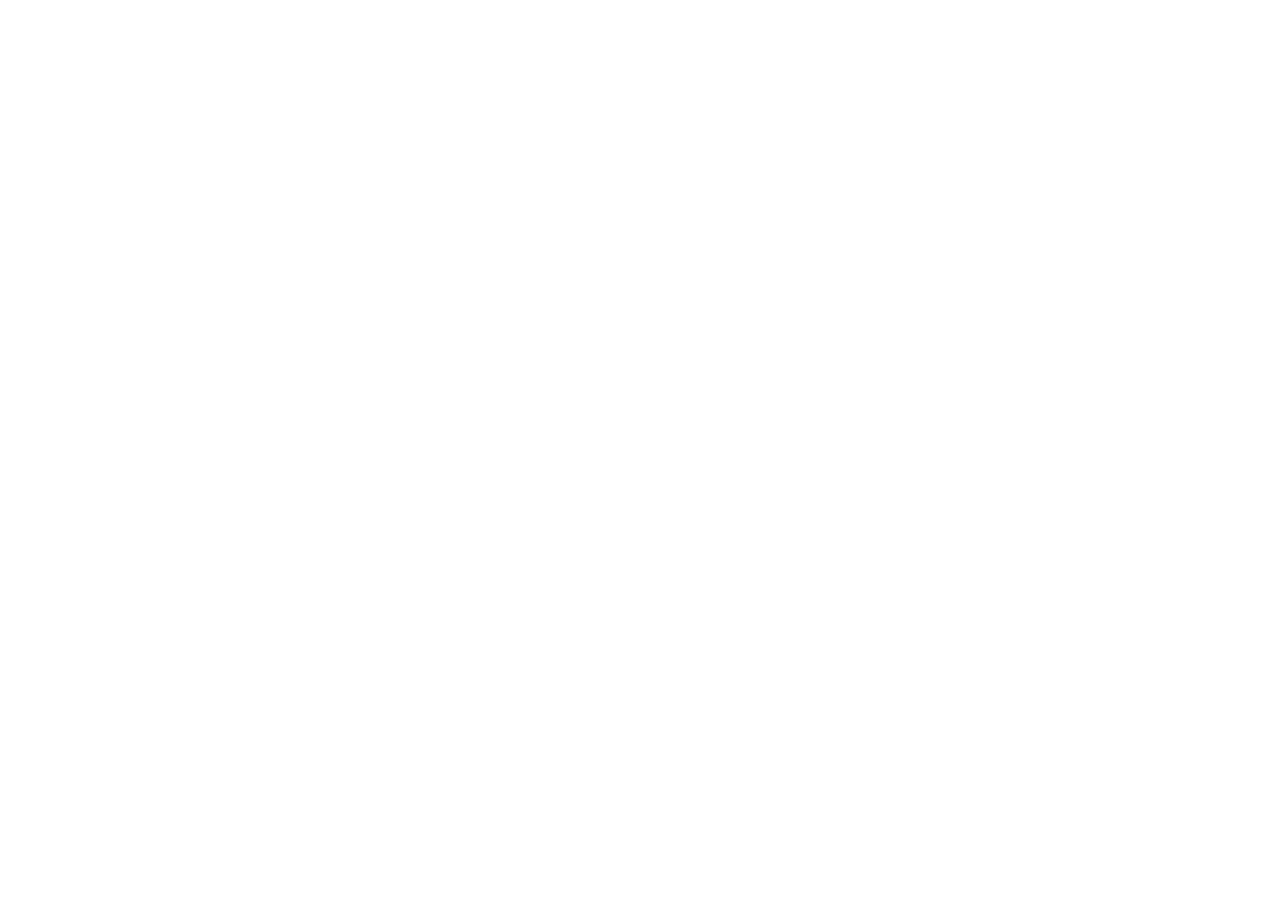
==== article.html @ 17d38e53 "creating the Page Grid" ====
<!DOCTYPE html>
<html lang="en">
  <head>
    <meta charset="UTF-8" />
    <meta name="viewport" content="width=device-width" />
    <title>About Us | CASUAL</title>
    <link rel="preconnect" href="https://fonts.googleapis.com" />
    <link rel="preconnect" href="https://fonts.gstatic.com" crossorigin />
    <link
      href="https://fonts.googleapis.com/css2?family=Josefin
+Sans:wght@400;700&display=swap"
      rel="stylesheet"
    />
    <link rel="stylesheet" href="style.css" />
  </head>
  <body class="pageGrid"></body>
</html>
---- style.css ----
@charset "UTF-8";

/* Base: font */
body {
  font-family: "Josefin Sans", sans-serif;
}

/* Base: space */
* {
  margin: 0;
  padding: 0;
}

/* Base: list */
ul {
  list-style: none;
}

/* Base: link */
a {
  color: inherit;
  text-decoration: none;
}

/* Base: image */
img {
  max-width: 100%;
  height: auto;
  vertical-align: bottom;
}

/* Page Grid */
.pageGrid {
  display: grid;
  grid-template-columns: 72px auto 72px;
  grid-template-rows: 72px auto auto;
}
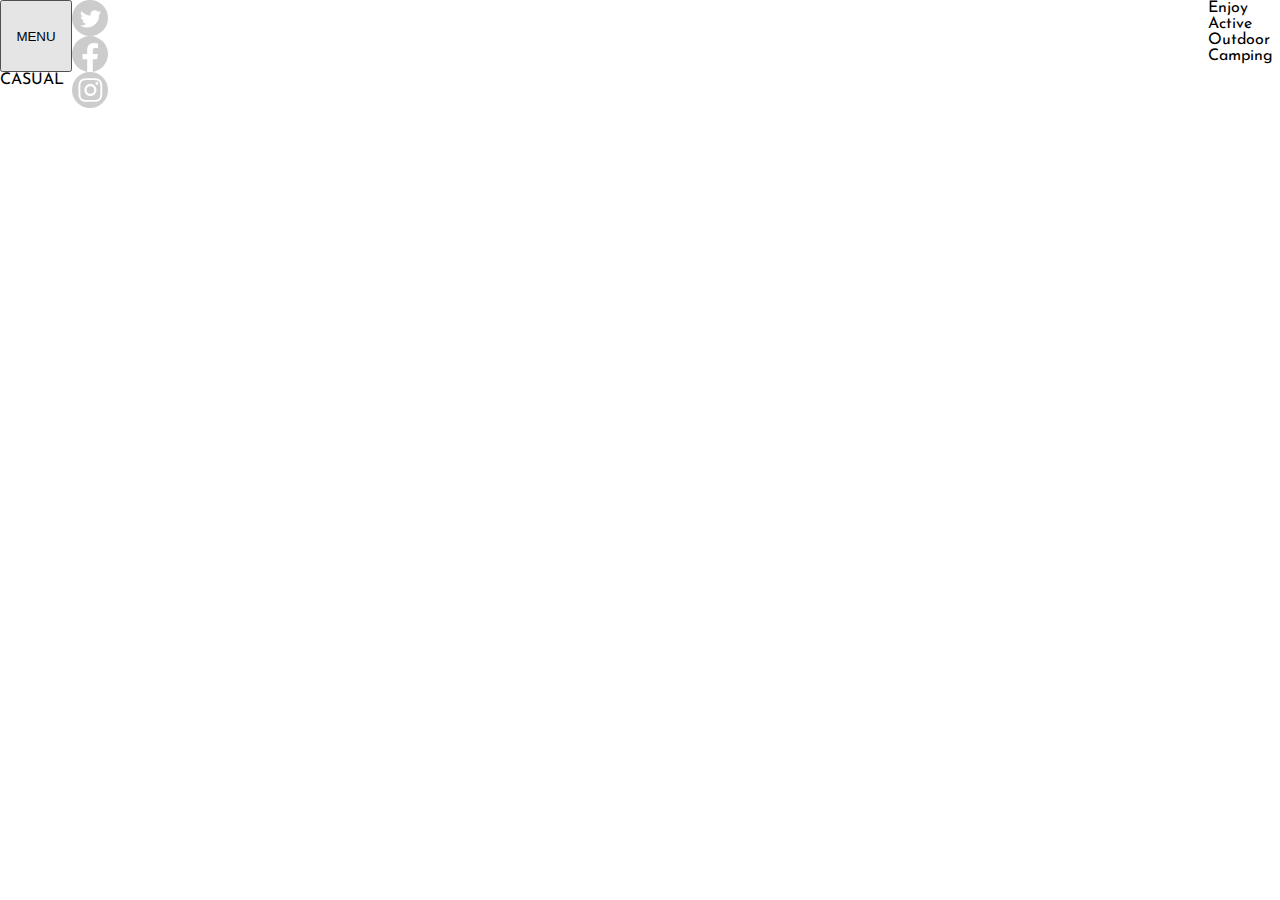
==== commit 969bba2d: "adding the common parts" ====
--- a/article.html
+++ b/article.html
@@ -13,5 +13,31 @@
     />
     <link rel="stylesheet" href="style.css" />
   </head>
-  <body class="pageGrid"></body>
+  <body class="pageGrid">
+    <button class="nav-button">
+      <span class="sr-only">MENU</span>
+    </button>
+
+    <ul class="sns">
+      <li>
+        <a href="#">
+          <img src="img/logo-twitter.svg" alt="Twitter" />
+        </a>
+      </li>
+      <li>
+        <a href="#">
+          <img src="img/logo-facebook.svg" alt="Facebook" />
+        </a>
+      </li>
+      <li>
+        <a href="#">
+          <img src="img/logo-instagram.svg" alt="Instagram" />
+        </a>
+      </li>
+    </ul>
+
+    <div class="decor">Enjoy Active Outdoor Camping</div>
+
+    <footer class="footer">CASUAL</footer>
+  </body>
 </html>
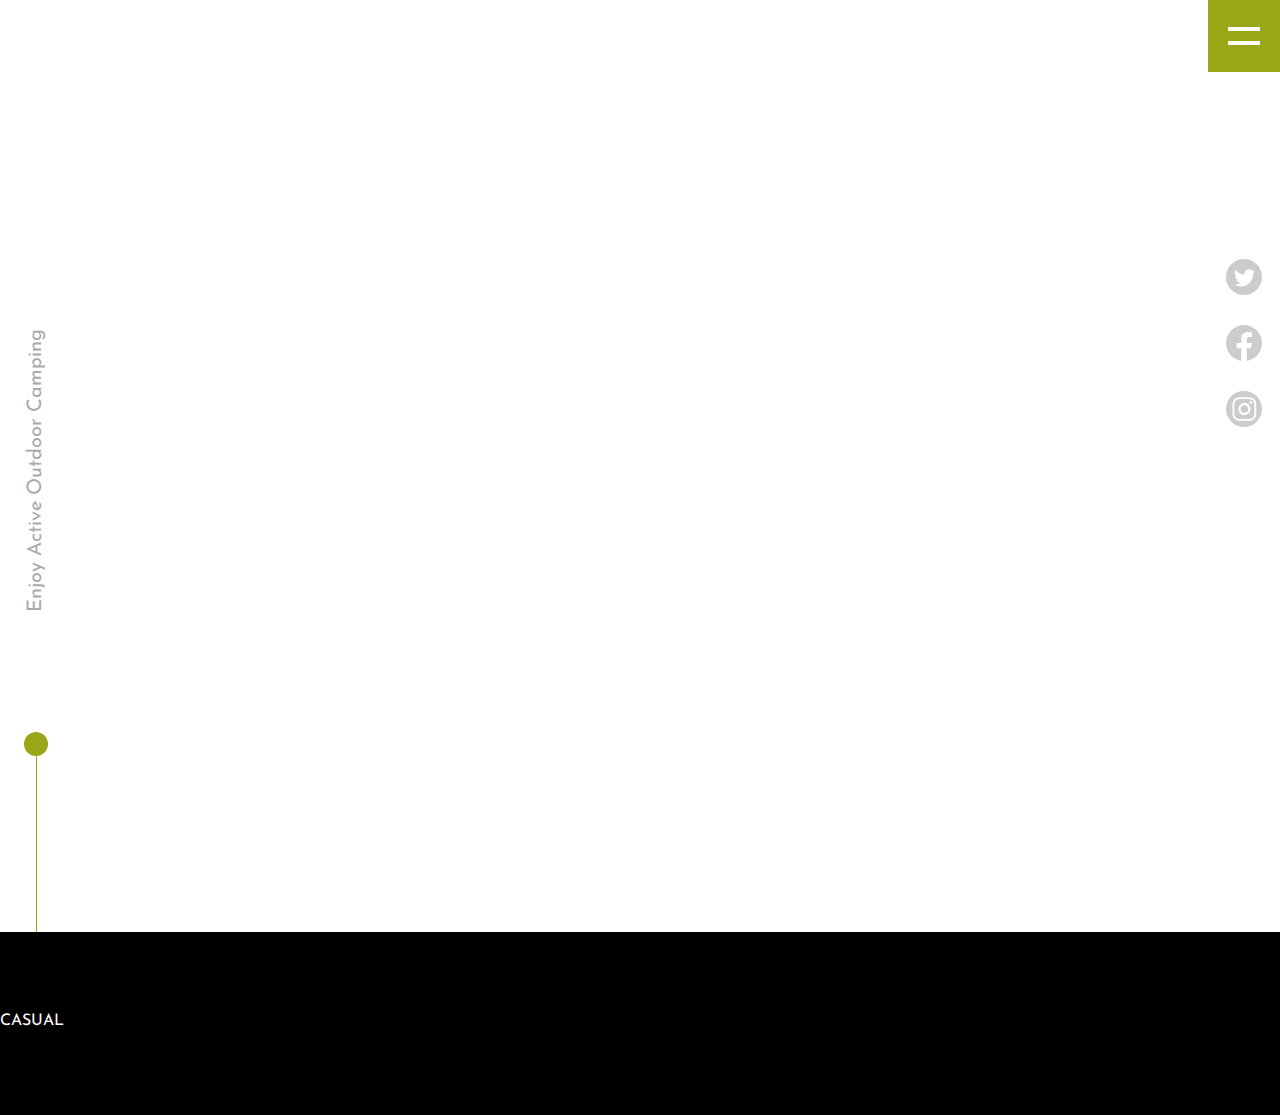
==== commit 54537f75: "placing the main content" ====
--- a/article.html
+++ b/article.html
@@ -14,6 +14,8 @@
     <link rel="stylesheet" href="style.css" />
   </head>
   <body class="pageGrid">
+    <main></main>
+
     <button class="nav-button">
       <span class="sr-only">MENU</span>
     </button>
--- a/style.css
+++ b/style.css
@@ -29,9 +29,196 @@
   vertical-align: bottom;
 }
 
+/* Base: screen reader only */
+.sr-only {
+  border: 0;
+  clip: rect(0 0 0 0);
+  height: 1px;
+  margin: -1px;
+  overflow: hidden;
+  padding: 0;
+  position: absolute;
+  width: 1px;
+}
+
 /* Page Grid */
 .pageGrid {
   display: grid;
   grid-template-columns: 72px auto 72px;
   grid-template-rows: 72px auto auto;
 }
+
+/* Parts Grid */
+.partsGrid {
+  display: grid;
+  grid-template-columns: 20px auto 20px;
+}
+
+.partsGrid > *,
+.partsGrid::before,
+.partsGrid::after {
+  grid-column: 2;
+}
+
+@media (min-width: 768px) {
+  .partsGrid {
+    grid-template-columns: minmax(72px, 1fr) minmax(auto, 1074px) minmax(
+        72px,
+        1fr
+      );
+  }
+}
+
+/* Navigation button */
+.nav-button {
+  grid-column: 3;
+  grid-row: 1;
+  padding: 0;
+  outline: none;
+  border: none;
+  background-color: #98a718;
+  cursor: pointer;
+  z-index: 200;
+}
+
+/* Navigation button's white line */
+.nav-button {
+  display: grid;
+  place-content: center;
+}
+
+.nav-button::before,
+.nav-button::after {
+  content: "";
+  display: block;
+  margin: auto;
+  width: 32px;
+  height: 4px;
+  background-color: #ffffff;
+  transition: transform 0.5s;
+}
+
+.nav-button::before {
+  transform: translateY(-5px);
+}
+
+.nav-button::after {
+  transform: translateY(5px);
+}
+
+/* SNS menu */
+.sns {
+  grid-column: 3;
+  grid-row: 2;
+  justify-self: end;
+  align-self: start;
+  margin-top: 187px;
+  margin-right: 10px;
+  display: grid;
+  gap: 30px;
+  z-index: 10;
+}
+
+@media (min-width: 768px) {
+  .sns {
+    justify-self: center;
+    margin-right: 0;
+  }
+}
+
+/* Vertical text */
+.decor {
+  grid-column: 1;
+  grid-row: 2;
+  justify-self: start;
+  align-self: start;
+  margin-top: 257px;
+  margin-left: 10px;
+  color: #aaaaaa;
+  font-size: 20px;
+  writing-mode: vertical-rl;
+  transform: rotate(180deg);
+  z-index: 10;
+}
+
+@media (min-width: 768px) {
+  .decor {
+    justify-self: center;
+    margin-left: 0;
+  }
+}
+
+/* Decorative line */
+@media (min-width: 768px) {
+  .pageGrid::before,
+  .pageGrid::after {
+    content: "";
+    display: block;
+    background-color: #98a718;
+    grid-column: 1;
+    grid-row: 2;
+    justify-self: center;
+    margin-top: 660px;
+    z-index: 10;
+  }
+
+  .pageGrid::before {
+    width: 24px;
+    height: 24px;
+    border-radius: 50%;
+  }
+
+  .pageGrid::after {
+    width: 1px;
+    min-height: 200px;
+  }
+}
+
+/* Footer */
+.footer {
+  grid-column: 1 / -1;
+  grid-row: 3;
+  background-color: #000000;
+  color: #ffffff;
+  padding: 81px 0 86px;
+}
+
+.footer > * {
+  grid-row: 1;
+}
+
+.footer .site {
+  margin-bottom: 33px;
+  font-size: 37px;
+  font-weight: bold;
+}
+
+.footer .address {
+  font-size: 14px;
+  line-height: 1.3;
+}
+
+.footer .chat {
+  justify-self: end;
+  margin-top: -100px;
+  color: #98a718;
+  font-size: 16px;
+  font-weight: bold;
+  text-align: center;
+}
+
+.footer .chat img {
+  padding-bottom: 7px;
+}
+
+@media (min-width: 768px) {
+  .footer .chat {
+    margin-top: 0;
+  }
+}
+
+/* Main content */
+main {
+  grid-column: 1 / -1;
+  grid-row: 2;
+}
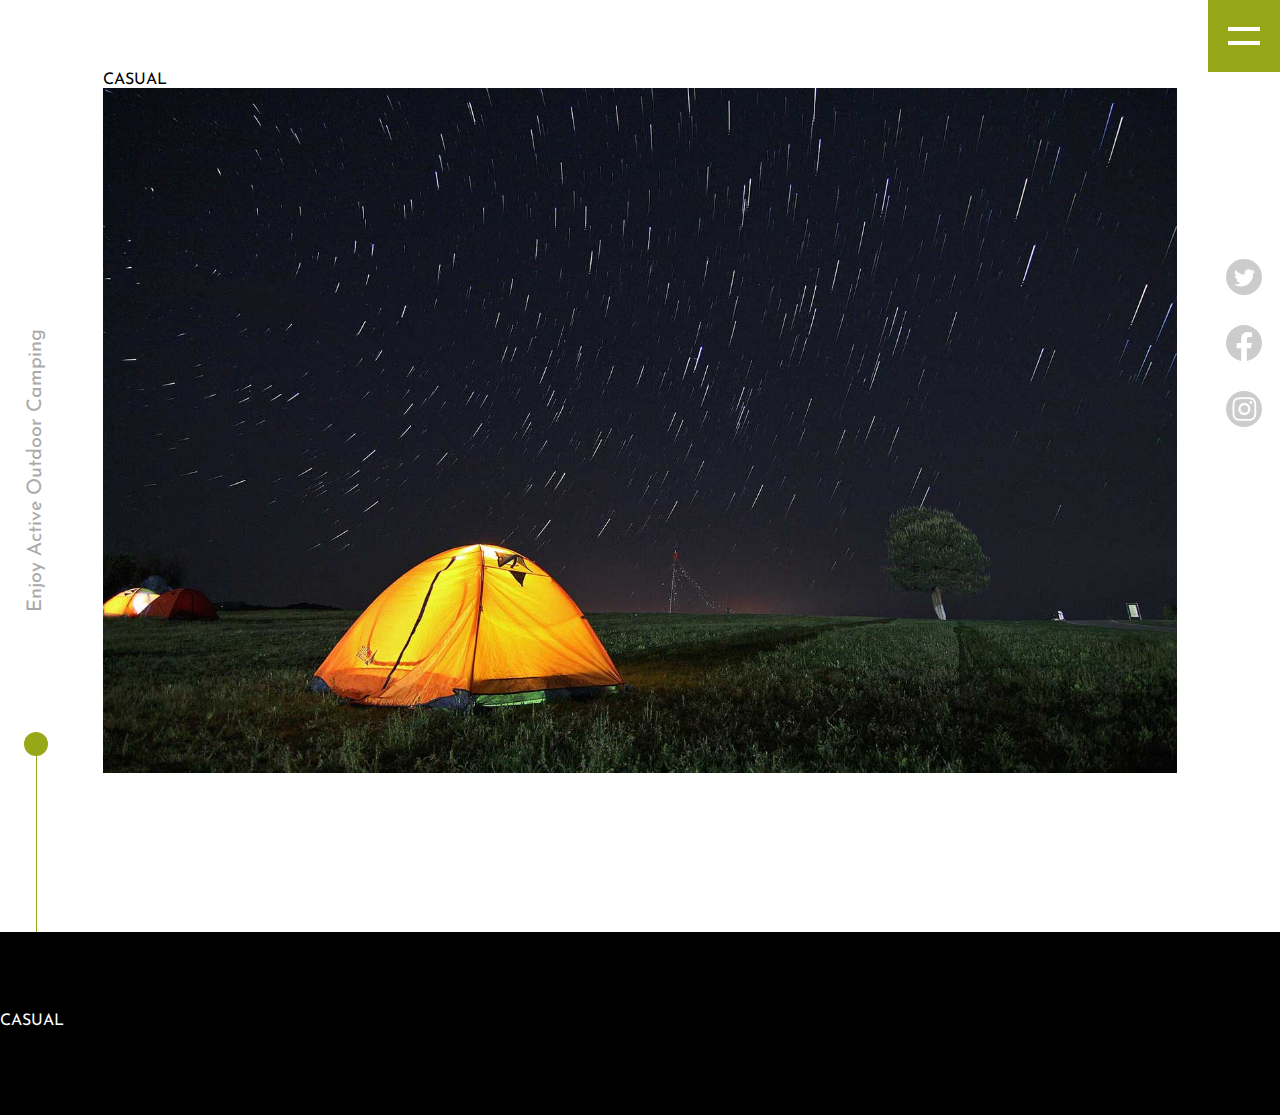
==== commit ba2f979b: "adding the header image" ====
--- a/article.html
+++ b/article.html
@@ -14,7 +14,14 @@
     <link rel="stylesheet" href="style.css" />
   </head>
   <body class="pageGrid">
-    <main></main>
+    <main>
+      <div class="headimg partsGrid">
+        <div class="site">CASUAL</div>
+        <figure>
+          <img src="img/tent-orange.jpg" alt="" />
+        </figure>
+      </div>
+    </main>
 
     <button class="nav-button">
       <span class="sr-only">MENU</span>
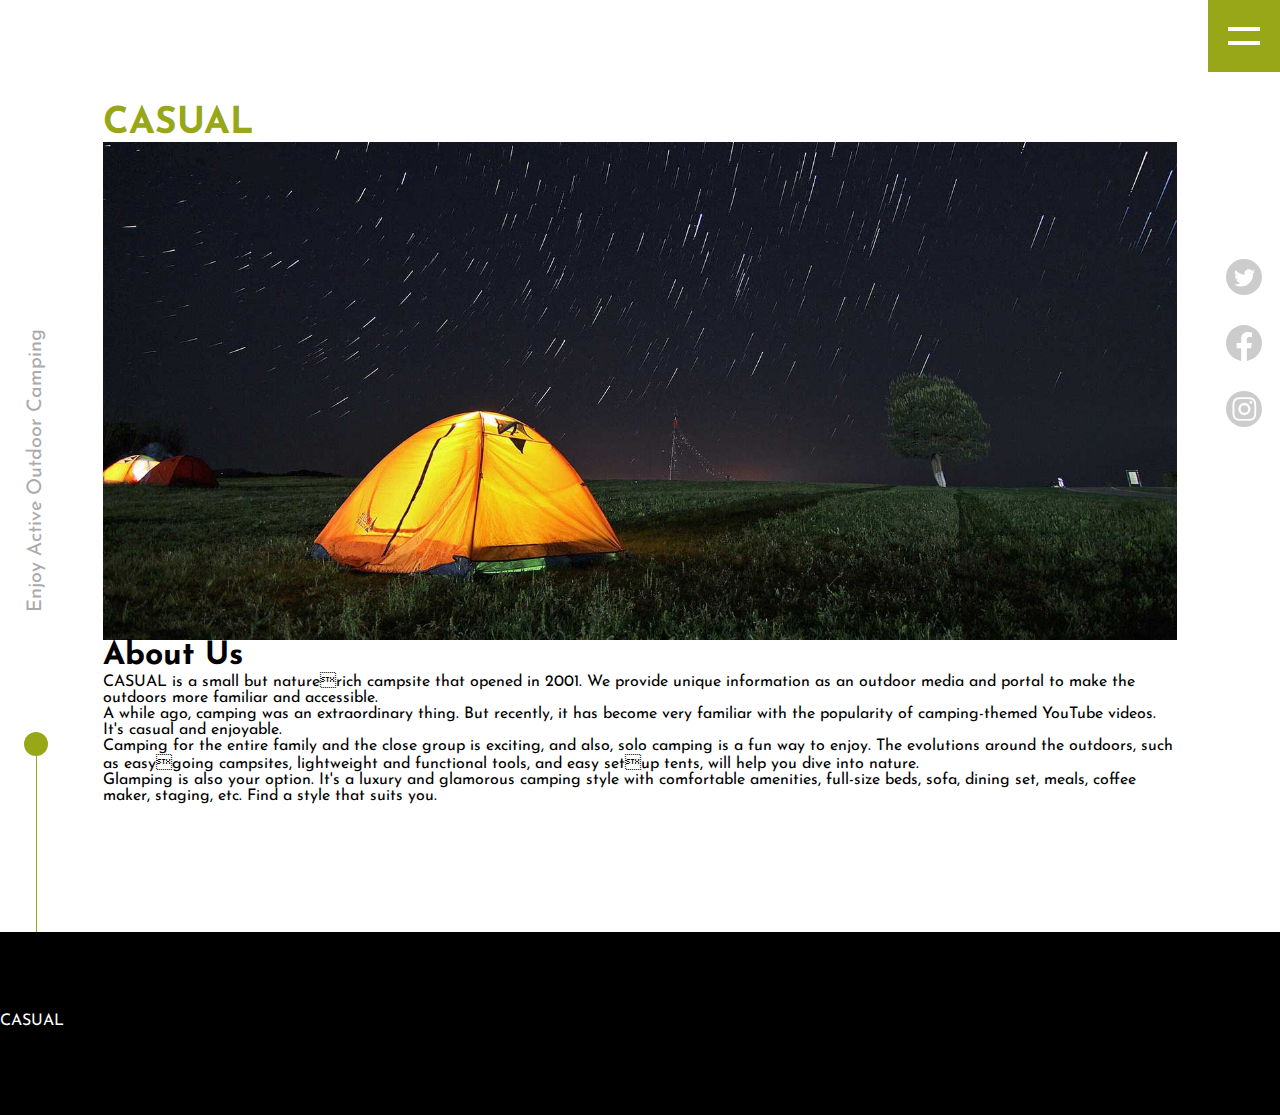
==== commit 4c571ab8: "adding the article" ====
--- a/article.html
+++ b/article.html
@@ -21,6 +21,31 @@
           <img src="img/tent-orange.jpg" alt="" />
         </figure>
       </div>
+
+      <article class="article partsGrid">
+        <h1>About Us</h1>
+        <p>
+          CASUAL is a small but naturerich campsite that opened in 2001. We
+          provide unique information as an outdoor media and portal to make the
+          outdoors more familiar and accessible.
+        </p>
+        <p>
+          A while ago, camping was an extraordinary thing. But recently, it has
+          become very familiar with the popularity of camping-themed YouTube
+          videos. It's casual and enjoyable.
+        </p>
+        <p>
+          Camping for the entire family and the close group is exciting, and
+          also, solo camping is a fun way to enjoy. The evolutions around the
+          outdoors, such as easygoing campsites, lightweight and functional
+          tools, and easy setup tents, will help you dive into nature.
+        </p>
+        <p>
+          Glamping is also your option. It's a luxury and glamorous camping
+          style with comfortable amenities, full-size beds, sofa, dining set,
+          meals, coffee maker, staging, etc. Find a style that suits you.
+        </p>
+      </article>
     </main>
 
     <button class="nav-button">
--- a/style.css
+++ b/style.css
@@ -222,3 +222,31 @@
   grid-column: 1 / -1;
   grid-row: 2;
 }
+
+/* Header image */
+.headimg .site {
+  margin-top: 33px;
+  color: #98a718;
+  font-size: 37px;
+  font-weight: bold;
+}
+
+.headimg figure {
+  grid-column: 1 / -1;
+}
+
+.headimg img {
+  width: 100%;
+  height: 498px;
+  object-fit: cover;
+}
+
+@media (min-width: 768px) {
+  .headimg figure {
+    grid-column: 2;
+  }
+
+  .headimg img {
+    object-position: center bottom;
+  }
+}
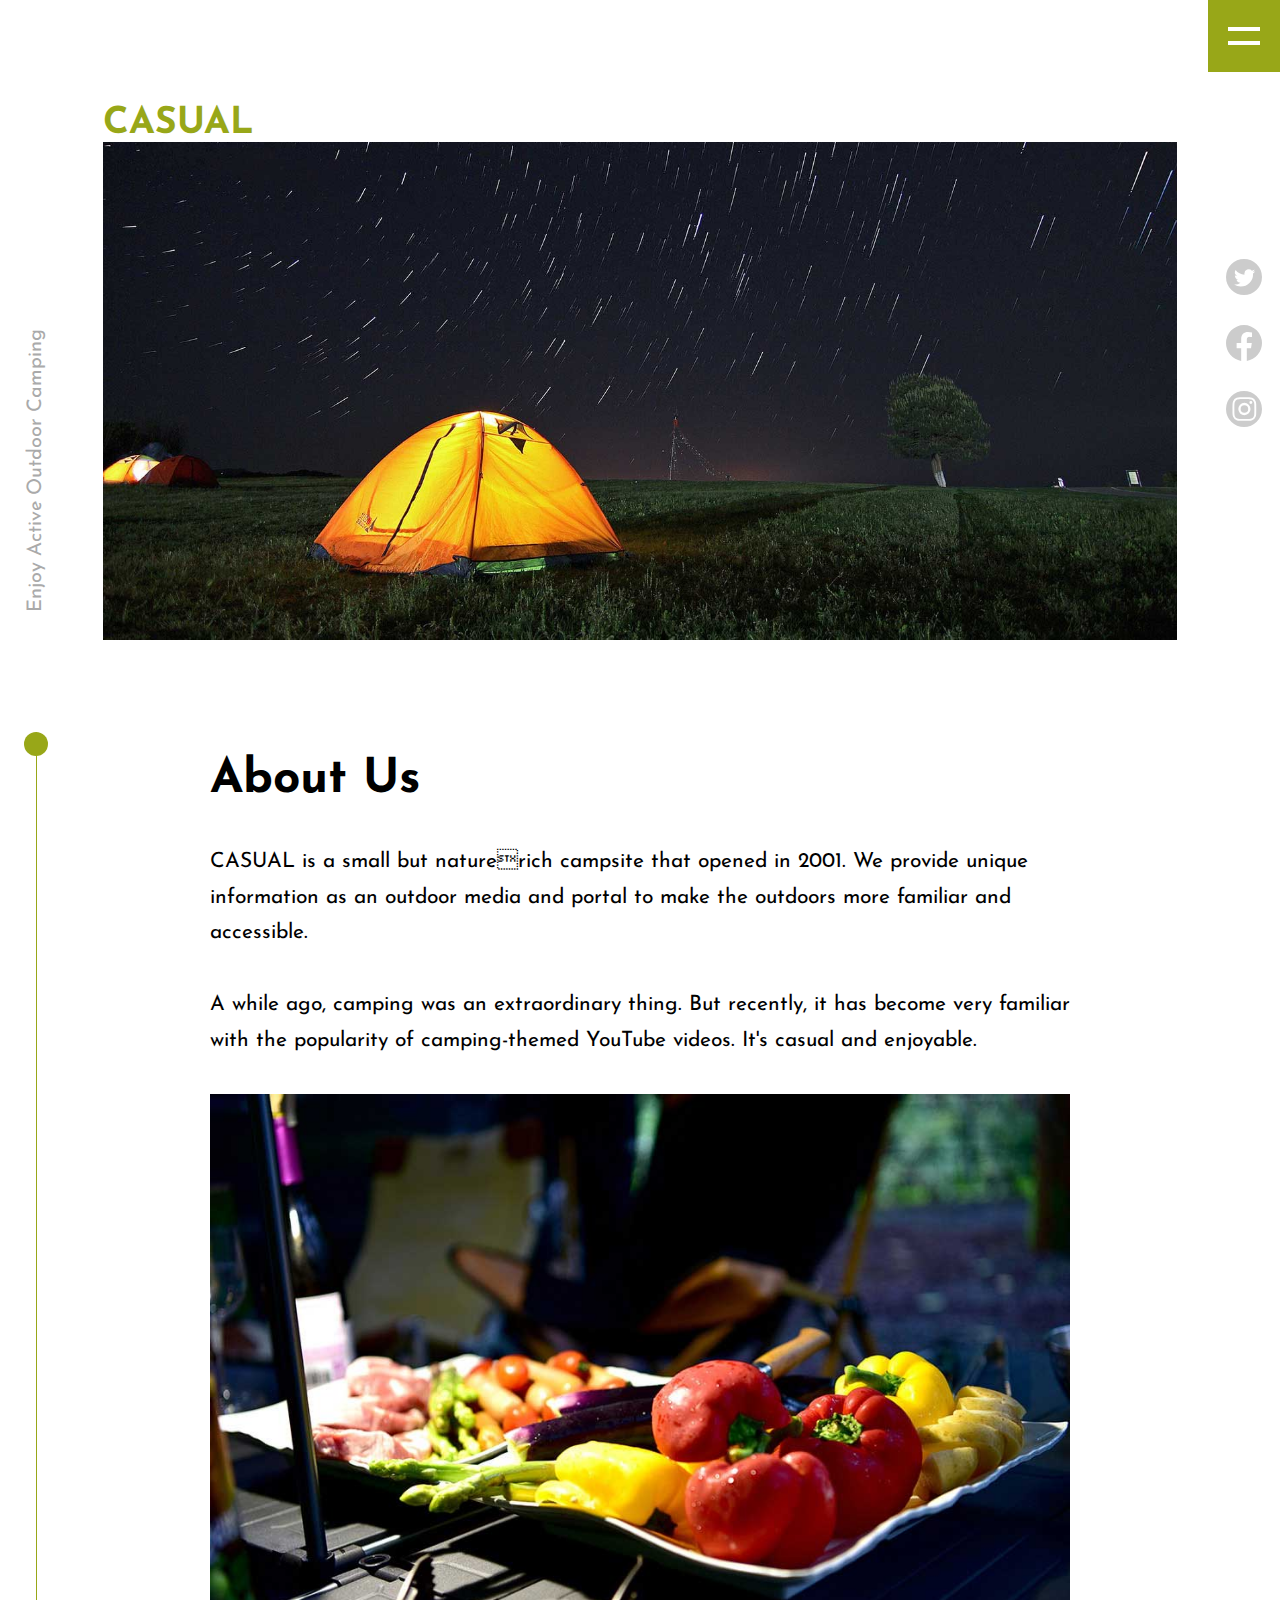
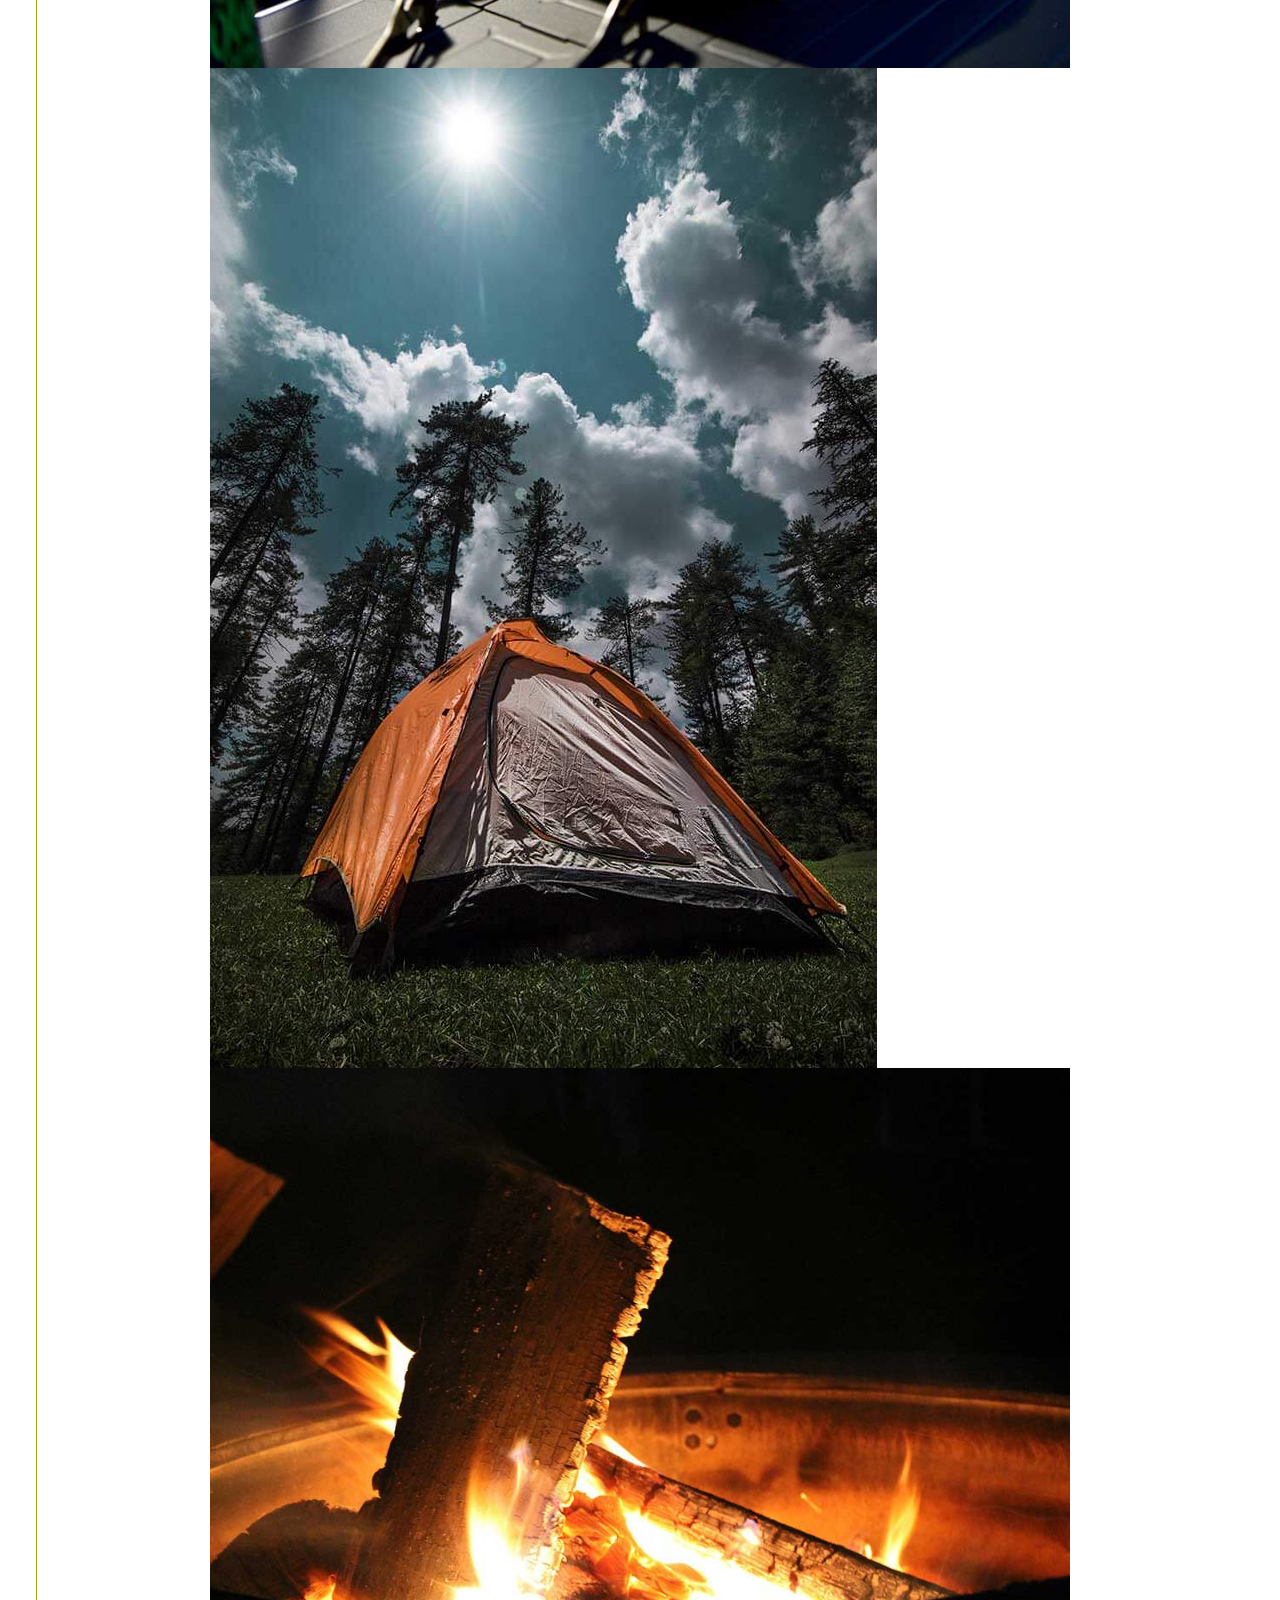
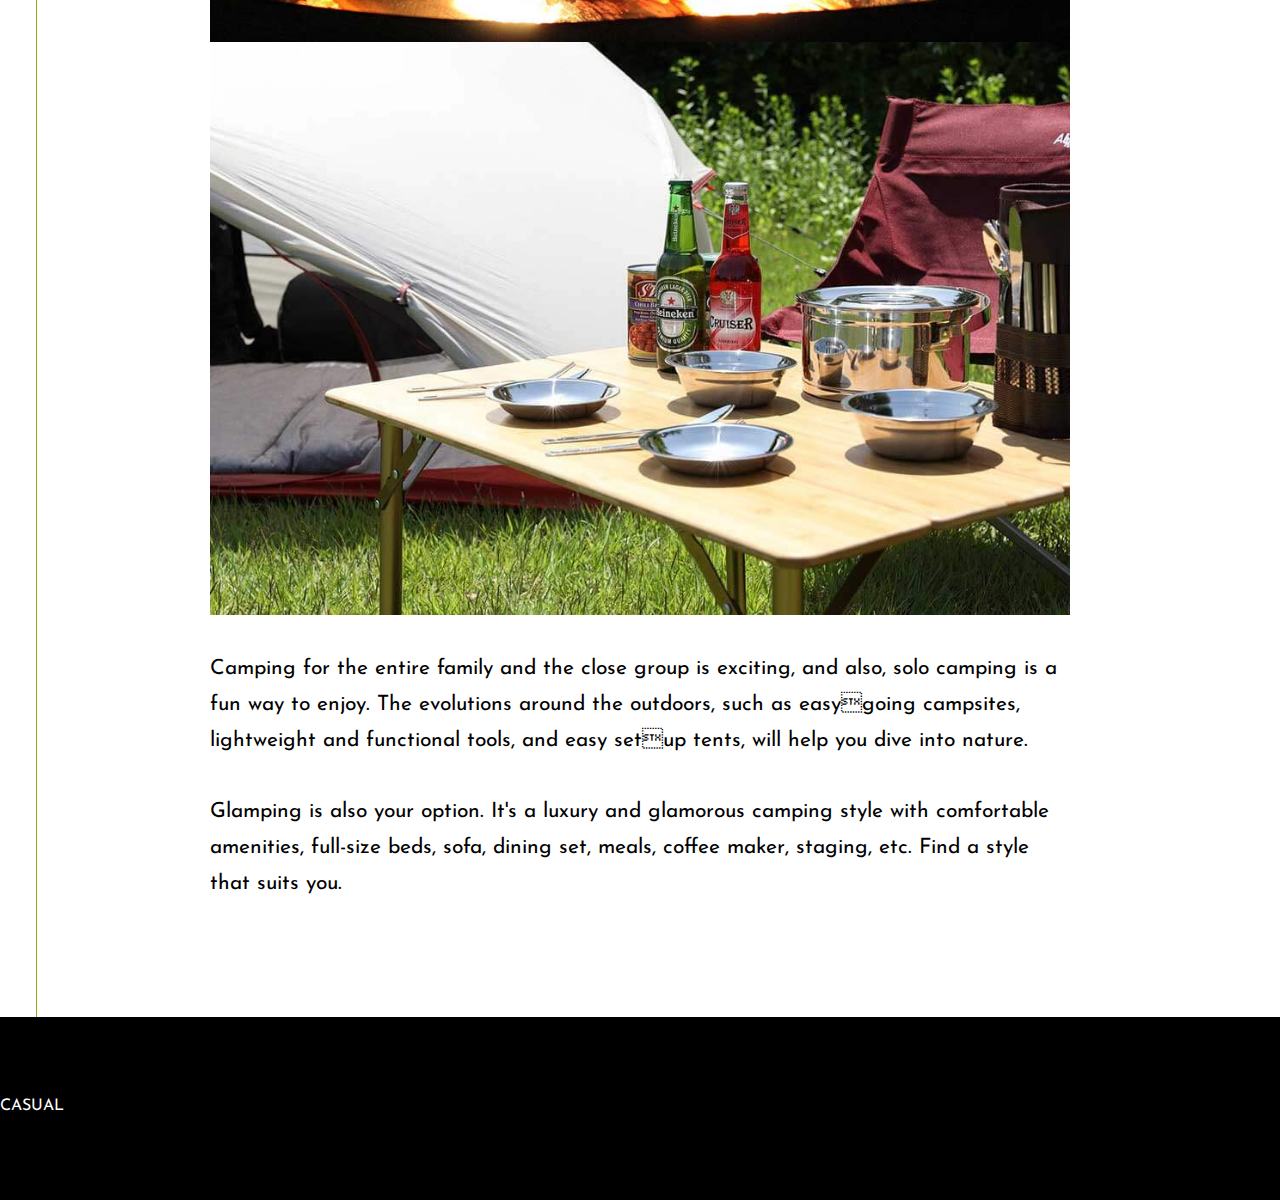
==== commit 0bebddec: "adding photos" ====
--- a/article.html
+++ b/article.html
@@ -34,6 +34,15 @@
           become very familiar with the popularity of camping-themed YouTube
           videos. It's casual and enjoyable.
         </p>
+
+        <div class="gallery">
+          <figure class="photoA"><img src="img/camp-food.jpg" alt="" /></figure>
+          <figure class="photoB"><img src="img/camp-sky.jpg" alt="" /></figure>
+          <figure class="photoC"><img src="img/camp-fire.jpg" alt="" /></figure>
+          <figure class="photoD">
+            <img src="img/camp-table.jpg" alt="" />
+          </figure>
+        </div>
         <p>
           Camping for the entire family and the close group is exciting, and
           also, solo camping is a fun way to enjoy. The evolutions around the
--- a/style.css
+++ b/style.css
@@ -63,6 +63,12 @@
 @media (min-width: 768px) {
   .partsGrid {
     grid-template-columns: minmax(72px, 1fr) minmax(auto, 1074px) minmax(
+        72px,
+        1fr
+      );
+  }
+  .article.partsGrid {
+    grid-template-columns: minmax(72px, 1fr) minmax(auto, 860px) minmax(
         72px,
         1fr
       );
@@ -250,3 +256,36 @@
     object-position: center bottom;
   }
 }
+
+/* Article */
+.article {
+  padding: 65px 0 105px;
+  row-gap: 28px;
+}
+
+.article h1 {
+  font-size: 32px;
+  font-weight: bold;
+  margin-bottom: 14px;
+}
+
+.article p {
+  font-size: 17px;
+  line-height: 1.65;
+}
+
+@media (min-width: 768px) {
+  .article {
+    padding: 116px 0;
+    row-gap: 36px;
+  }
+
+  .article h1 {
+    font-size: 48px;
+    margin-bottom: 4px;
+  }
+  .article p {
+    font-size: 21px;
+    line-height: 1.7;
+  }
+}
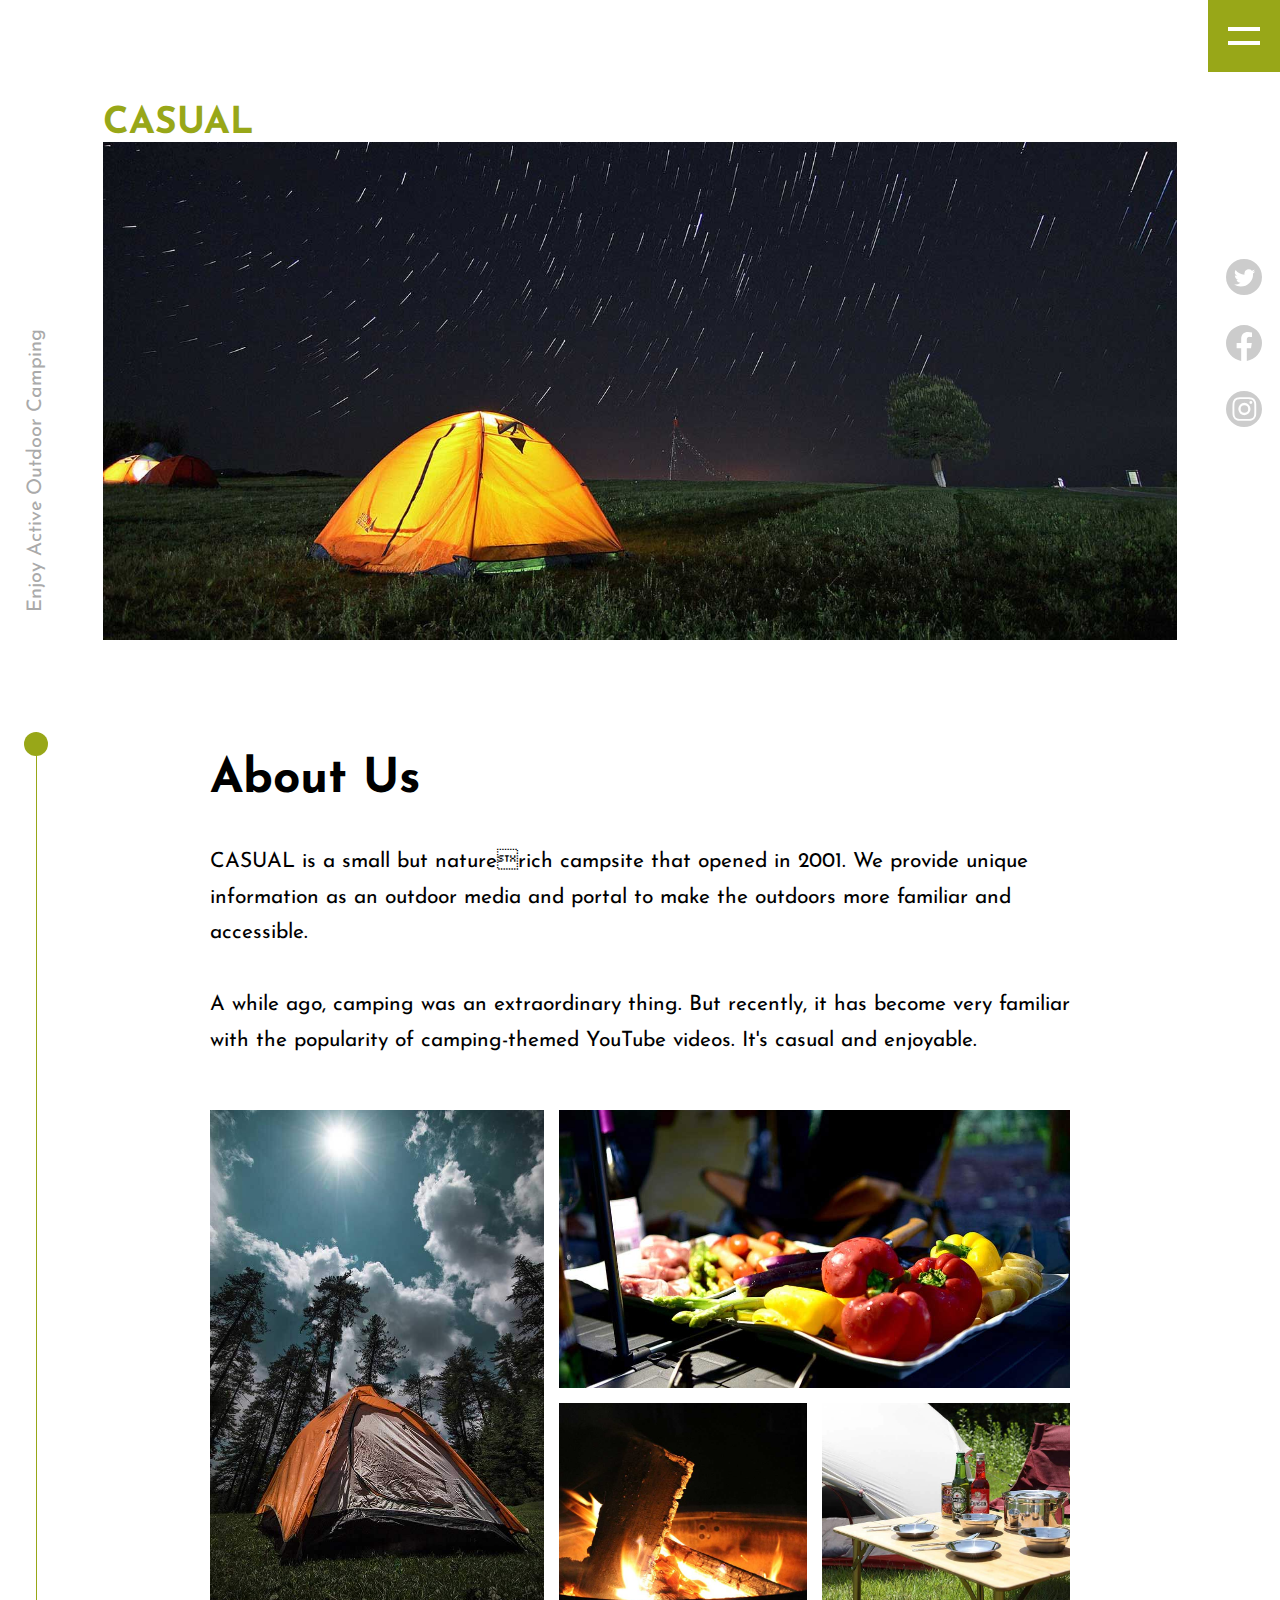
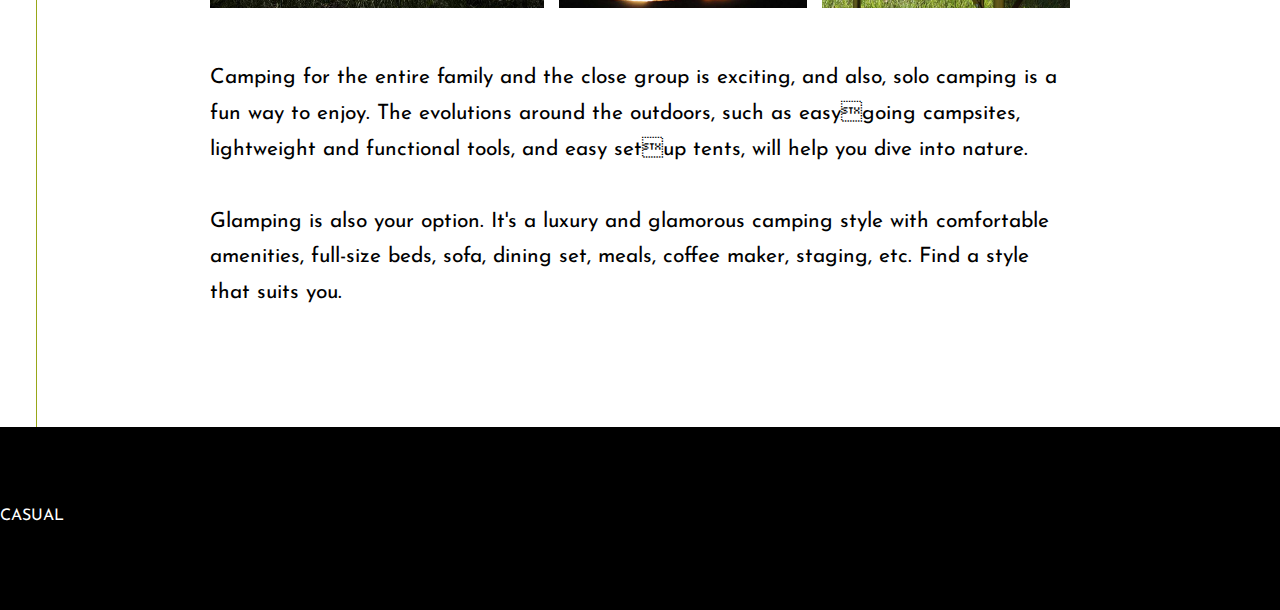
==== commit 1dde1d25: "making the menu work on the article page" ====
--- a/article.html
+++ b/article.html
@@ -57,9 +57,17 @@
       </article>
     </main>
 
-    <button class="nav-button">
+    <button class="nav-button" onClick="navFunc()">
       <span class="sr-only">MENU</span>
     </button>
+
+    <nav class="nav">
+      <ul>
+        <li><a href="index.html">HOME</a></li>
+        <li><a href="article.html">ABOUT</a></li>
+        <li><a href="#">CONTACT US</a></li>
+      </ul>
+    </nav>
 
     <ul class="sns">
       <li>
@@ -82,5 +90,11 @@
     <div class="decor">Enjoy Active Outdoor Camping</div>
 
     <footer class="footer">CASUAL</footer>
+
+    <script>
+      function navFunc() {
+        document.querySelector("html").classList.toggle("open");
+      }
+    </script>
   </body>
 </html>
--- a/style.css
+++ b/style.css
@@ -110,6 +110,47 @@
 
 .nav-button::after {
   transform: translateY(5px);
+}
+
+.open .nav-button::before {
+  transform: translateY(2px) rotate(45deg);
+}
+
+.open .nav-button::after {
+  transform: translateY(-2px) rotate(-45deg);
+}
+
+/* Navigation menu */
+.nav ul {
+  position: absolute;
+  top: 0;
+  left: 0;
+  width: 100%;
+  height: 100vh;
+  background: rgba(0, 0, 0, 0.8);
+  color: #ffffff;
+  z-index: 100;
+  display: grid;
+  justify-items: center;
+  align-content: center;
+  gap: 50px;
+  transform: scale(0, 0);
+  transform-origin: right top;
+  transition: transform 0.5s;
+}
+
+.open .nav ul {
+  transform: scale(1, 1);
+}
+
+.open body {
+  height: 100%;
+  overflow: hidden;
+}
+
+body {
+  height: 100%;
+  overflow: hidden;
 }
 
 /* SNS menu */
@@ -289,3 +330,230 @@
     line-height: 1.7;
   }
 }
+
+/* Gallery */
+.gallery {
+  display: grid;
+  grid-template-columns: 158fr 167fr;
+  grid-template-rows: 173px 136px 136px;
+  grid-template-areas:
+    "A A"
+    "B C"
+    "B D";
+  gap: 10px;
+  margin: 14px 0;
+}
+
+.gallery .photoA {
+  grid-area: A;
+}
+.gallery .photoB {
+  grid-area: B;
+}
+.gallery .photoC {
+  grid-area: C;
+}
+.gallery .photoD {
+  grid-area: D;
+}
+
+.gallery img {
+  width: 100%;
+  height: 100%;
+  object-fit: cover;
+}
+
+@media (min-width: 768px) {
+  .gallery {
+    grid-template-columns: 334fr 248fr 248fr;
+    grid-template-rows: 278px 205px;
+    grid-template-areas:
+      "B A A"
+      "B C D";
+    gap: 15px;
+    margin: 16px 0;
+  }
+}
+
+/* Hero */
+.hero {
+  background-color: #ffffff;
+}
+
+.hero > * {
+  grid-column: 1 / -1;
+  justify-self: center;
+}
+
+.hero h1,
+.hero p {
+  color: #ffffff;
+  mix-blend-mode: difference;
+  z-index: 2;
+  line-height: 1;
+}
+
+.hero h1 {
+  margin-top: 33px;
+  font-size: 91px;
+  font-weight: bold;
+}
+
+.hero p {
+  margin-top: 120px;
+  font-size: 17px;
+}
+
+.hero img {
+  margin: 63px 0 100px;
+  width: 302px;
+  height: 506px;
+  object-fit: cover;
+}
+
+@media (min-width: 768px) {
+  .hero h1 {
+    margin-top: 33px;
+    font-size: 229px;
+  }
+  .hero p {
+    margin-top: 251px;
+    font-size: 44px;
+  }
+  .hero img {
+    margin: 84px 0 183px;
+    width: 488px;
+    height: 639px;
+  }
+}
+
+@media (max-width: 374px) {
+  .hero h1 {
+    font-size: 75px;
+  }
+}
+
+@media (min-width: 768px) and (max-width: 1023px) {
+  .hero h1 {
+    font-size: 160px;
+  }
+  .hero p {
+    margin-top: 185.5px;
+    font-size: 30.5px;
+  }
+  .hero img {
+    width: 395px;
+    height: 572.5px;
+  }
+}
+
+/* Message */
+.msg {
+  padding: 64px 0;
+  row-gap: 56px;
+}
+
+.msgBlack {
+  color: #ffffff;
+  background-color: #000000;
+}
+
+.msg img {
+  width: 100%;
+  height: 288px;
+  object-fit: cover;
+}
+
+.msgBlack img {
+  object-position: left center;
+}
+
+.msg h2 {
+  margin-bottom: 5px;
+  font-size: 30px;
+  font-weight: bold;
+}
+
+.msg .text-subtitle {
+  margin-bottom: 40px;
+  color: #aaaaaa;
+  font-size: 20px;
+}
+
+.msg .text-body {
+  margin-bottom: 70px;
+  font-size: 16px;
+  line-height: 1.5;
+}
+
+.msg .text-link {
+  color: #98a718;
+  font-size: 18px;
+  font-weight: bold;
+}
+
+.msg figure {
+  grid-row: 1;
+}
+
+.msg::before {
+  grid-row: 1;
+  z-index: 2;
+  content: "";
+  display: block;
+  width: 26px;
+  height: 27px;
+  background-color: #98a718;
+}
+
+.msgWhite::before {
+  justify-self: end;
+}
+
+.msgWhite::after {
+  grid-column: 1;
+  grid-row: 1;
+  margin-right: -90px;
+  z-index: -1;
+  height: 130px;
+  align-self: end;
+  margin-bottom: -25px;
+  content: "";
+  display: block;
+  background-color: #98a718;
+  opacity: 60%;
+}
+
+@media (min-width: 768px) {
+  .msg {
+    padding: 150px 0;
+  }
+
+  .msg figure {
+    grid-row: 1;
+    width: 44%;
+  }
+  .msg .text {
+    grid-row: 1;
+    width: 44%;
+    margin: 92px 0 46px;
+  }
+  .msgBlack figure,
+  .msgWhite .text {
+    justify-self: end;
+  }
+
+  .msg h2 {
+    font-size: 38px;
+  }
+
+  .msg img {
+    height: 100%;
+  }
+
+  .msgWhite::after {
+    margin-right: -110px;
+    height: 256px;
+    margin-bottom: -151px;
+  }
+}
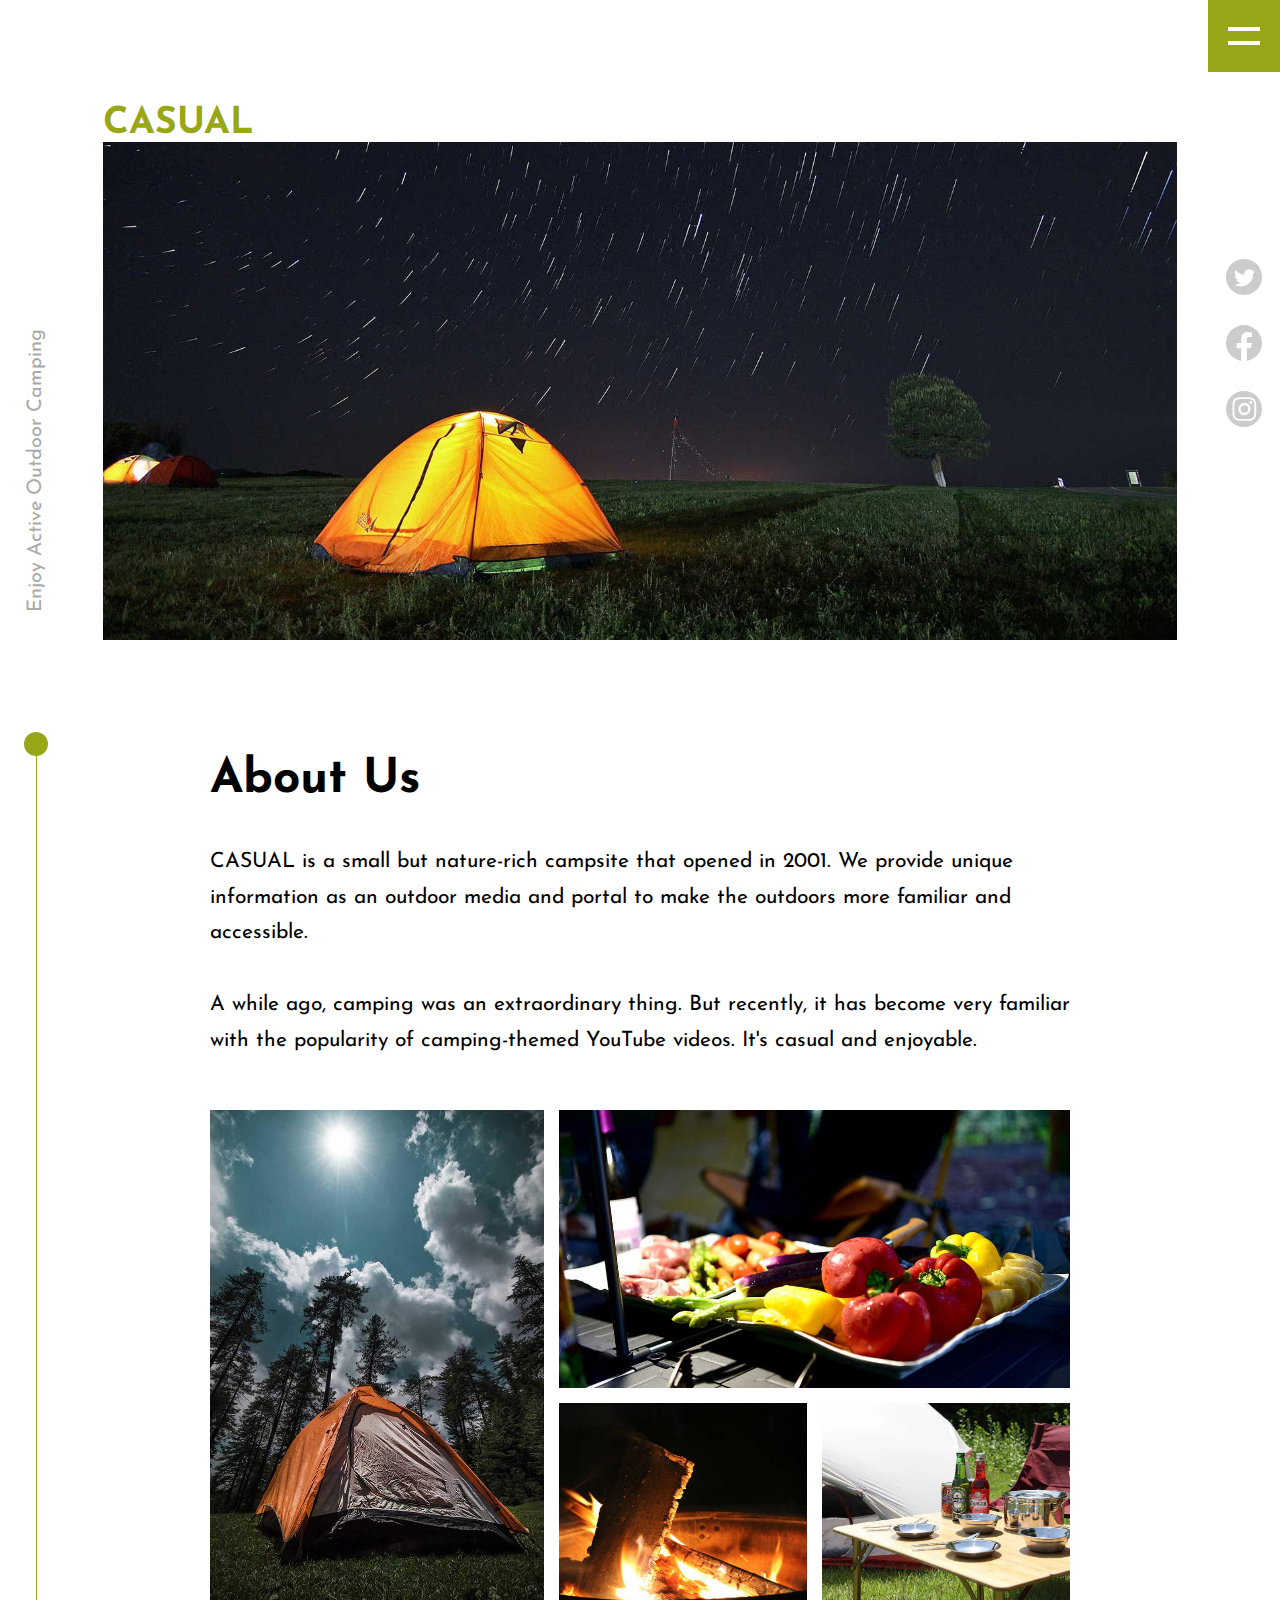
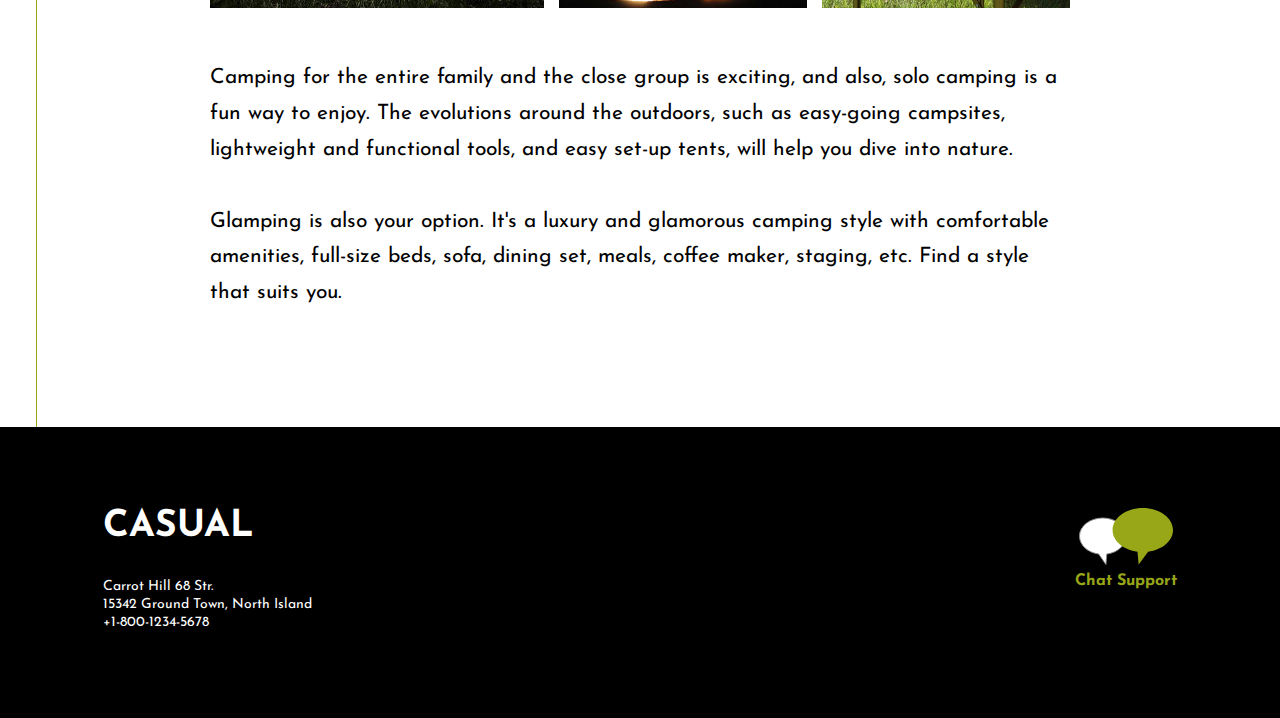
==== commit cbec7af4: "finishing touches" ====
--- a/article.html
+++ b/article.html
@@ -4,11 +4,11 @@
     <meta charset="UTF-8" />
     <meta name="viewport" content="width=device-width" />
     <title>About Us | CASUAL</title>
+
     <link rel="preconnect" href="https://fonts.googleapis.com" />
     <link rel="preconnect" href="https://fonts.gstatic.com" crossorigin />
     <link
-      href="https://fonts.googleapis.com/css2?family=Josefin
-+Sans:wght@400;700&display=swap"
+      href="https://fonts.googleapis.com/css2?family=Josefin+Sans:wght@400;700&display=swap"
       rel="stylesheet"
     />
     <link rel="stylesheet" href="style.css" />
@@ -25,7 +25,7 @@
       <article class="article partsGrid">
         <h1>About Us</h1>
         <p>
-          CASUAL is a small but naturerich campsite that opened in 2001. We
+          CASUAL is a small but nature-rich campsite that opened in 2001. We
           provide unique information as an outdoor media and portal to make the
           outdoors more familiar and accessible.
         </p>
@@ -43,11 +43,12 @@
             <img src="img/camp-table.jpg" alt="" />
           </figure>
         </div>
+
         <p>
           Camping for the entire family and the close group is exciting, and
           also, solo camping is a fun way to enjoy. The evolutions around the
-          outdoors, such as easygoing campsites, lightweight and functional
-          tools, and easy setup tents, will help you dive into nature.
+          outdoors, such as easy-going campsites, lightweight and functional
+          tools, and easy set-up tents, will help you dive into nature.
         </p>
         <p>
           Glamping is also your option. It's a luxury and glamorous camping
@@ -89,7 +90,22 @@
 
     <div class="decor">Enjoy Active Outdoor Camping</div>
 
-    <footer class="footer">CASUAL</footer>
+    <footer class="footer partsGrid">
+      <div class="text">
+        <div class="site">CASUAL</div>
+        <div class="address">
+          Carrot Hill 68 Str.<br />
+          15342 Ground Town, North Island<br />
+          +1-800-1234-5678
+        </div>
+      </div>
+      <div class="chat">
+        <a href="#">
+          <img src="img/chat.svg" alt="" /><br />
+          Chat Support
+        </a>
+      </div>
+    </footer>
 
     <script>
       function navFunc() {
--- a/style.css
+++ b/style.css
@@ -67,6 +67,7 @@
         1fr
       );
   }
+
   .article.partsGrid {
     grid-template-columns: minmax(72px, 1fr) minmax(auto, 860px) minmax(
         72px,
@@ -148,9 +149,14 @@
   overflow: hidden;
 }
 
-body {
-  height: 100%;
-  overflow: hidden;
+@media (pointer: fine) and (hover: hover) {
+  html {
+    overflow-y: scroll;
+  }
+
+  .open body {
+    height: 100vh;
+  }
 }
 
 /* SNS menu */
@@ -325,6 +331,7 @@
     font-size: 48px;
     margin-bottom: 4px;
   }
+
   .article p {
     font-size: 21px;
     line-height: 1.7;
@@ -382,6 +389,7 @@
 
 .hero > * {
   grid-column: 1 / -1;
+  grid-row: 1;
   justify-self: center;
 }
 
@@ -416,10 +424,12 @@
     margin-top: 33px;
     font-size: 229px;
   }
+
   .hero p {
     margin-top: 251px;
     font-size: 44px;
   }
+
   .hero img {
     margin: 84px 0 183px;
     width: 488px;
@@ -437,10 +447,12 @@
   .hero h1 {
     font-size: 160px;
   }
+
   .hero p {
     margin-top: 185.5px;
     font-size: 30.5px;
   }
+
   .hero img {
     width: 395px;
     height: 572.5px;
@@ -533,11 +545,13 @@
     grid-row: 1;
     width: 44%;
   }
+
   .msg .text {
     grid-row: 1;
     width: 44%;
     margin: 92px 0 46px;
   }
+
   .msgBlack figure,
   .msgWhite .text {
     justify-self: end;
